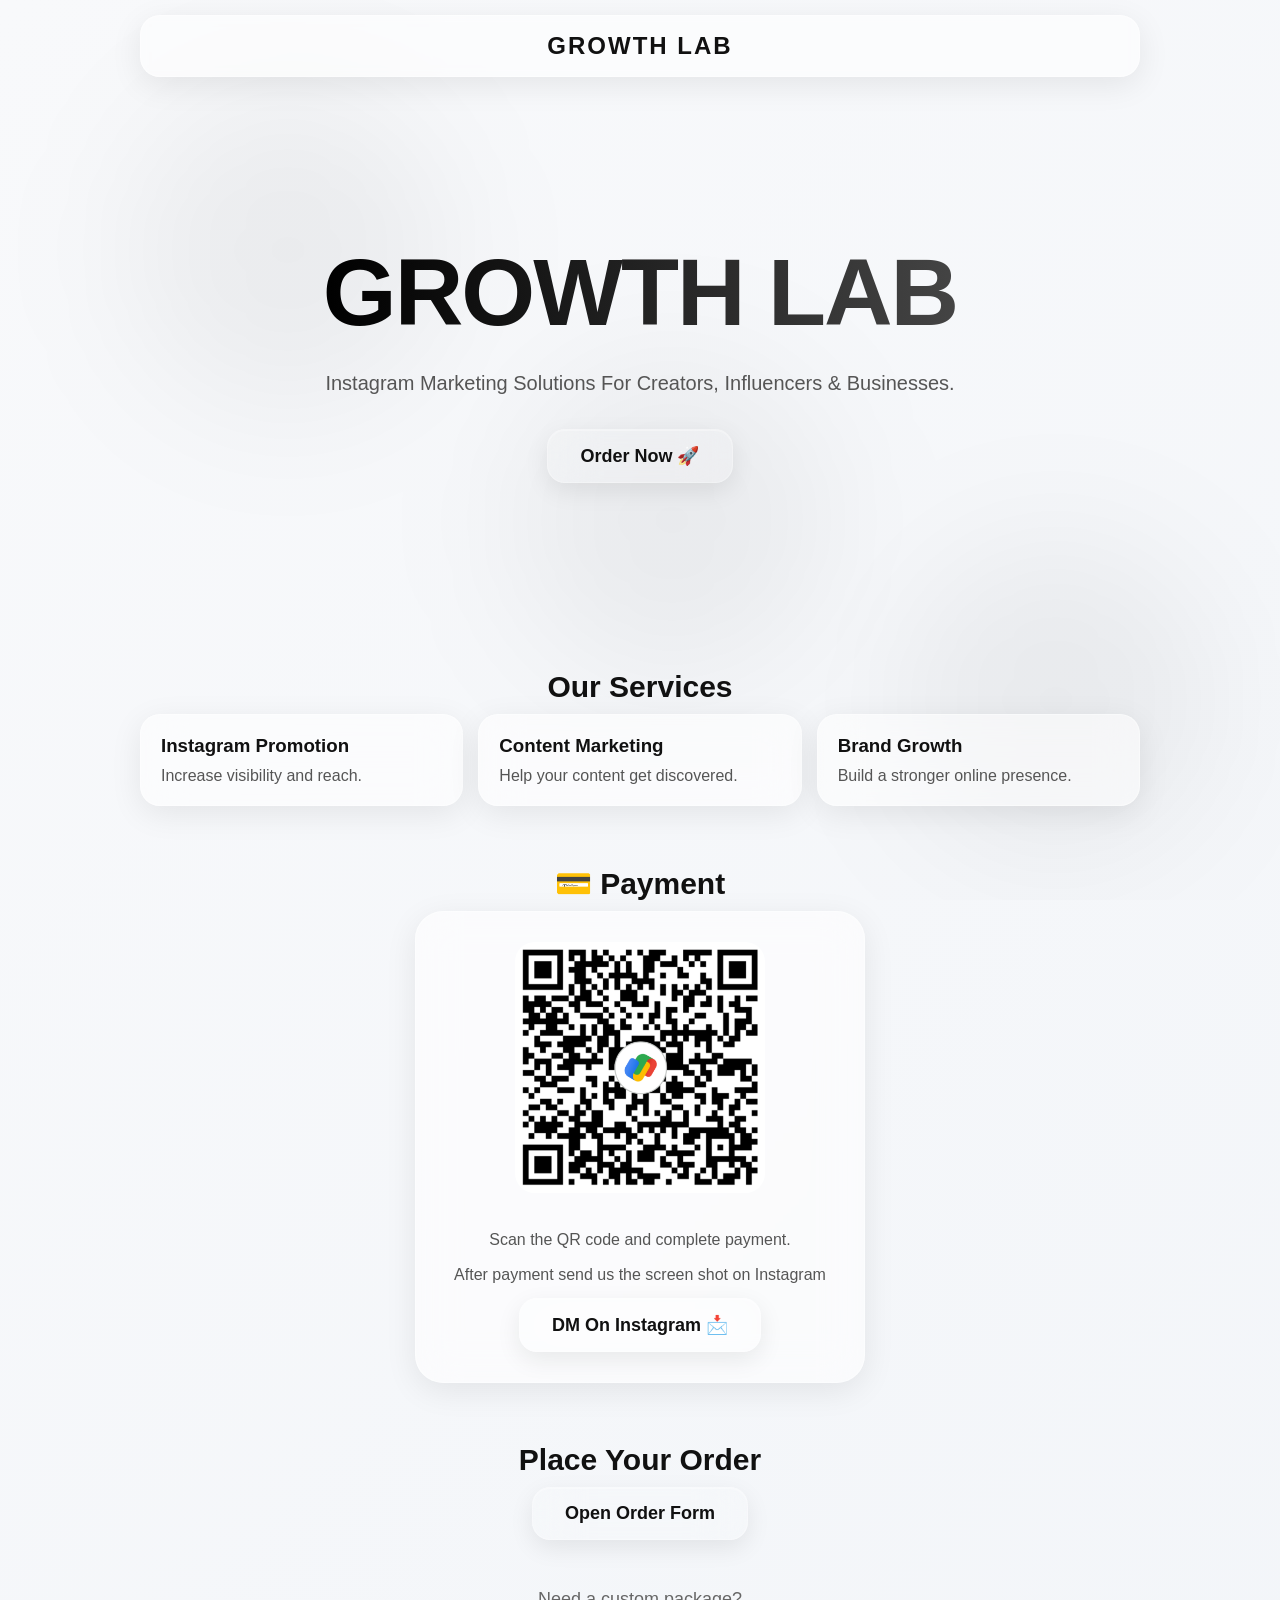
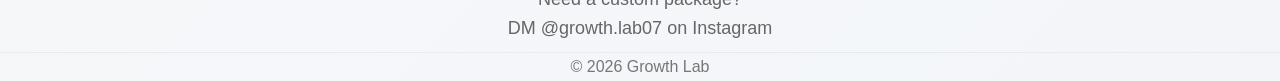
==== index.html @ 7122333e "Add files via upload" ====
<!DOCTYPE html>
<html lang="en">
<head>
<meta charset="UTF-8">
<meta name="viewport" content="width=device-width, initial-scale=1.0">
<title>Growth Lab</title>
<link rel="stylesheet" href="style.css">
</head>

<body>

<!-- floating background -->
<div class="blobs">
  <span></span>
  <span></span>
  <span></span>
</div>

<nav>
    <div class="logo">GROWTH LAB</div>
</nav>

<section class="hero reveal">
    <h1>GROWTH LAB</h1>

    <p>
        Instagram Marketing Solutions For Creators,
        Influencers & Businesses.
    </p>

    <a href="https://forms.gle/oPAAeAhKmEnXwZ6n7" target="_blank">
        <button>Order Now 🚀</button>
    </a>
</section>

<section id="services" class="reveal">

    <h2>Our Services</h2>

    <div class="cards">

        <div class="card">
            <h3>Instagram Promotion</h3>
            <p>Increase visibility and reach.</p>
        </div>

        <div class="card">
            <h3>Content Marketing</h3>
            <p>Help your content get discovered.</p>
        </div>

        <div class="card">
            <h3>Brand Growth</h3>
            <p>Build a stronger online presence.</p>
        </div>

    </div>

</section>

<section id="payment" class="reveal">

    <h2>💳 Payment</h2>

    <div class="payment-card">

        <img src="qr.png" alt="Payment QR" class="qr">

        <p class="pay-text">Scan the QR code and complete payment.</p>
         <p class="pay-text">After payment send us the screen shot on Instagram</p>
        <a href="https://instagram.com/growth.lab07" target="_blank">
            <button>DM On Instagram 📩</button>
        </a>
      
    </div>

</section>

<section id="contact" class="reveal">

    <h2>Place Your Order</h2>

    <a href="https://forms.gle/oPAAeAhKmEnXwZ6n7" target="_blank">
        <button>Open Order Form</button>
    </a>

</section>
  <p class="trust-text">
Need a custom package?<br>
DM @growth.lab07 on Instagram
  </p>
<footer>
    © 2026 Growth Lab
</footer>

<script src="script.js"></script>
  
</body>
</html>
---- style.css ----
*{
    -webkit-tap-highlight-color: transparent;
}
*{
margin:0;
padding:0;
box-sizing:border-box;
font-family:-apple-system,BlinkMacSystemFont,"Segoe UI",Roboto,Arial,sans-serif;
}

body{
background:linear-gradient(
135deg,
#f8f9fb,
#eef2f7,
#ffffff
);
background-size:400% 400%;
animation:bgFlow 15s ease infinite;
color:#111;
overflow-x:hidden;
}
/* Remove blue underlines from buttons inside links */

a{
    text-decoration:none;
    color:inherit;
}

#contact a,
#payment a{
    text-decoration:none;
    color:inherit;
}

@keyframes bgFlow{
0%{background-position:0% 50%;}
50%{background-position:100% 50%;}
100%{background-position:0% 50%;}
}

/* Floating Background */

.blobs{
position:fixed;
width:100%;
height:100%;
z-index:-1;
overflow:hidden;
}

.blobs span{
position:absolute;
width:320px;
height:320px;
border-radius:50%;
background:rgba(0,0,0,0.05);
filter:blur(70px);
animation:floatBlob 20s infinite ease-in-out;
}

.blobs span:nth-child(1){
top:10%;
left:10%;
}

.blobs span:nth-child(2){
top:60%;
left:70%;
animation-duration:25s;
}

.blobs span:nth-child(3){
top:40%;
left:40%;
animation-duration:22s;
}

@keyframes floatBlob{
0%{
transform:translate(0,0) scale(1);
}
50%{
transform:translate(80px,-60px) scale(1.2);
}
100%{
transform:translate(0,0) scale(1);
}
}

/* Navbar */

nav{
position:fixed;
top:15px;
left:50%;
transform:translateX(-50%);
width:90%;
max-width:1000px;
padding:16px 20px;
border-radius:20px;
background:rgba(255,255,255,0.55);
backdrop-filter:blur(5px);
-webkit-backdrop-filter:blur(5px);
border:1px solid rgba(255,255,255,0.4);
box-shadow:0 8px 32px rgba(0,0,0,0.08);
z-index:1000;
text-align:center;
}

.logo{
font-size:24px;
font-weight:700;
letter-spacing:2px;
}

/* Hero */

.hero{
height:80vh;
display:flex;
flex-direction:column;
justify-content:center;
align-items:center;
text-align:center;
padding:50px;
}

.hero h1{
font-size:clamp(60px,10vw,95px);
font-weight:800;
letter-spacing:-2px;
background:linear-gradient(
90deg,
#000,
#444,
#888,
#000
);
background-size:300% 300%;
animation:bgFlow 8s linear infinite;
-webkit-background-clip:text;
-webkit-text-fill-color:transparent;
margin-bottom:20px;
}

.hero p{
font-size:20px;
max-width:650px;
color:#555;
margin-bottom:30px;
line-height:1.6;
}

/* Buttons */

button{
padding:15px 32px;
border-radius:18px;
background:rgba(255,255,255,0.15);
backdrop-filter:blur(24px);
-webkit-backdrop-filter:blur(24px);
border:1px solid rgba(255,255,255,0.25);
color:#111;
font-size:18px;
font-weight:600;
cursor:pointer;
box-shadow:
0 8px 25px rgba(0,0,0,0.08),
inset 0 1px 0 rgba(255,255,255,0.3);
transition:all .3s ease;
}

button:hover{
transform:translateY(-4px) scale(1.03);
background:rgba(255,255,255,0.25);
box-shadow:
0 12px 35px rgba(0,0,0,0.12),
inset 0 1px 0 rgba(255,255,255,0.45);
}

/* Sections */

section{
padding:30px 20px;
opacity:0;
transform:translateY(30px);
transition:1s ease;
}

section.show{
opacity:1;
transform:translateY(0);
}

h2{
text-align:center;
font-size:30px;
margin-bottom:10px;
}

/* Cards */

.cards{
display:grid;
grid-template-columns:repeat(auto-fit,minmax(250px,1fr));
gap:15px;
max-width:1000px;
margin:auto;
}

.card{
background:rgba(255,255,255,0.55);
backdrop-filter:blur(20px);
-webkit-backdrop-filter:blur(20px);
border:1px solid rgba(255,255,255,0.4);
padding:20px;
border-radius:20px;
box-shadow:0 8px 32px rgba(0,0,0,0.08);
transition:0.4s ease;
}

.card:hover{
transform:translateY(-10px) scale(1.03);
}

.card h3{
margin-bottom:10px;
}

.card p{
color:#555;
}

/* Payment */

.payment-card{
max-width:450px;
margin:auto;
background:rgba(255,255,255,0.55);
backdrop-filter:blur(20px);
-webkit-backdrop-filter:blur(20px);
border:1px solid rgba(255,255,255,0.4);
padding:30px;
border-radius:28px;
box-shadow:0 8px 32px rgba(0,0,0,0.08);
text-align:center;
}

.qr{
width:250px;
max-width:100%;
border-radius:20px;
margin-bottom:20px;
}

.pay-text{
color:#555;
margin:10px 0;
line-height:1.6;
}

/* Contact */

#contact{
text-align:center;
}

#contact a{
display:flex;
justify-content:center;
}

/* Footer */

footer{
padding:5px;
text-align:center;
color:#777;
border-top:1px solid rgba(0,0,0,0.05);
}
#contact{
    text-align:center;
    margin-bottom:15px;
}
.hero{
    min-height:70vh;
}

#services{
    margin-top:-80px;
}
.trust-text{
    text-align:center;
    color:#666;
    font-size:20px;
    margin:50px 20px;
}
.trust-text{
    margin-top:-20px;
}
.trust-text{
    text-align:center;
    color:#666;
    font-size:18px;
    line-height:1.6;
    margin:0 20px 10px;
}
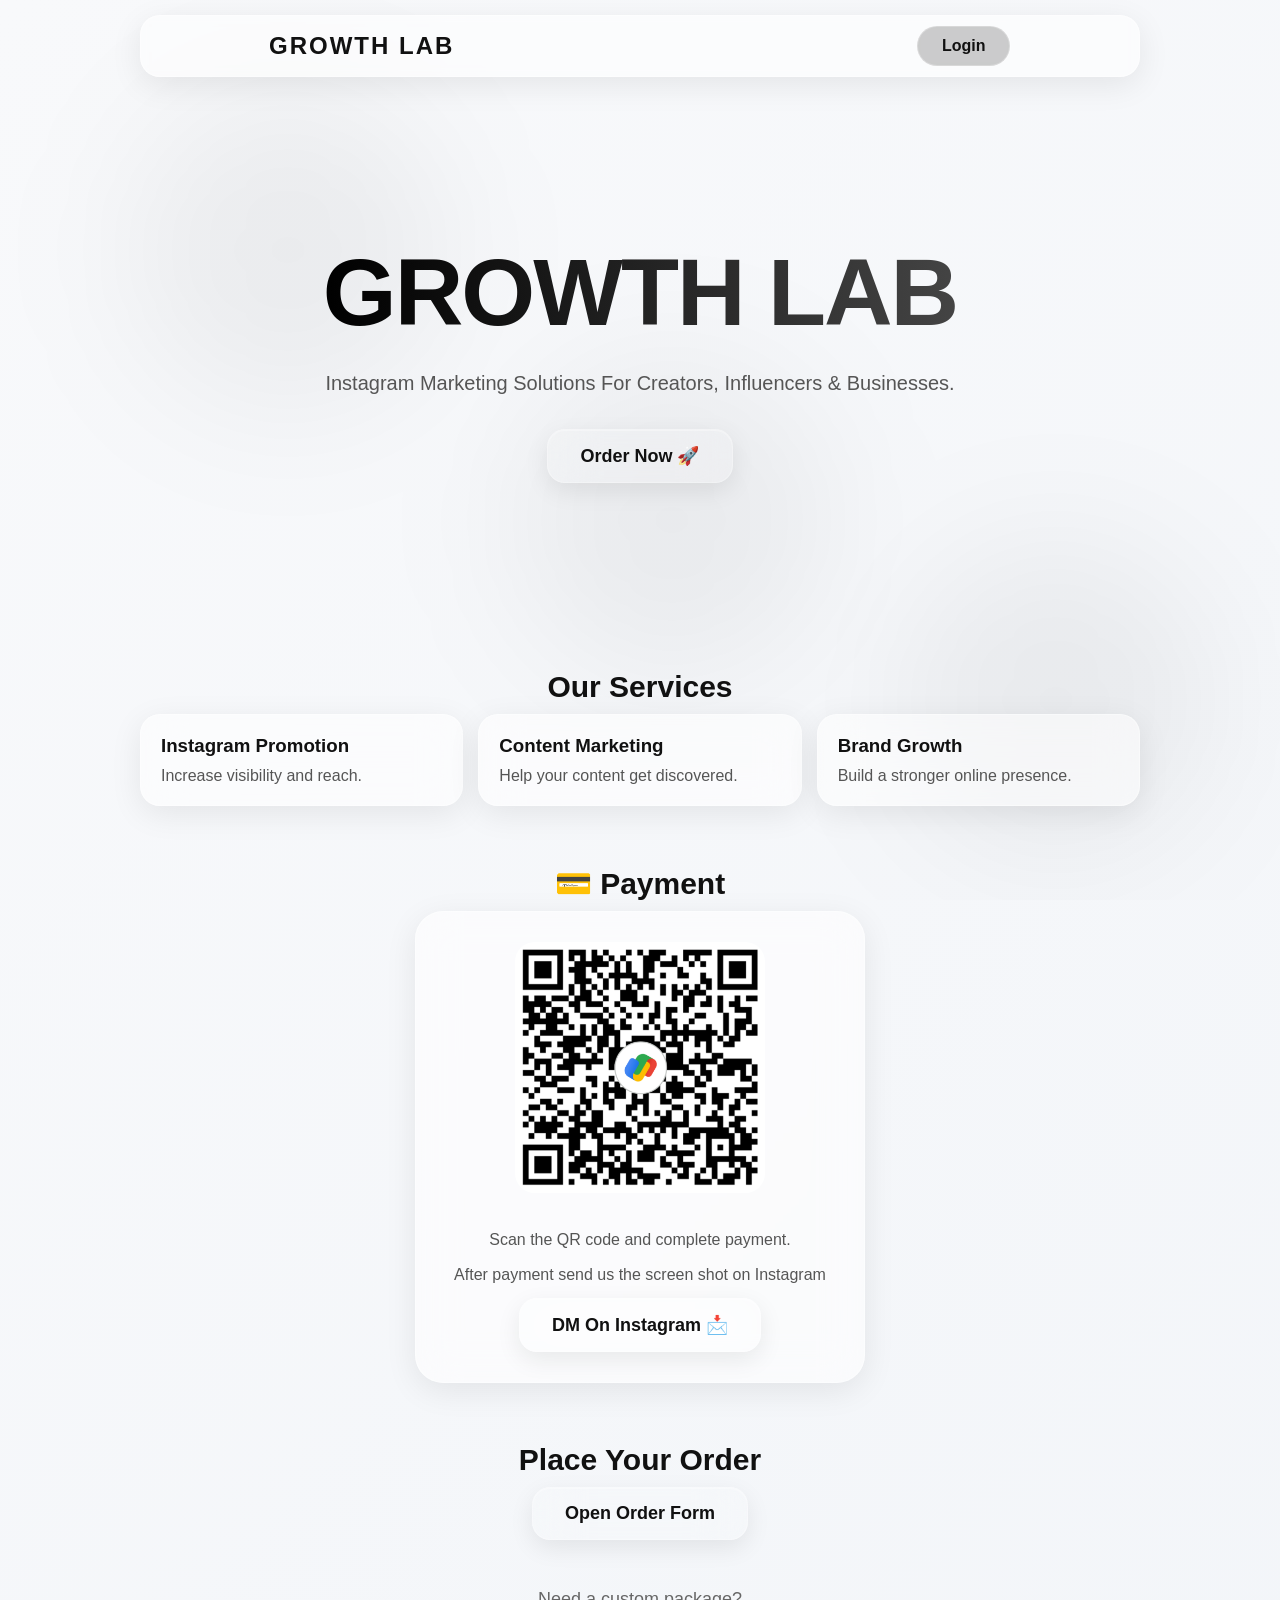
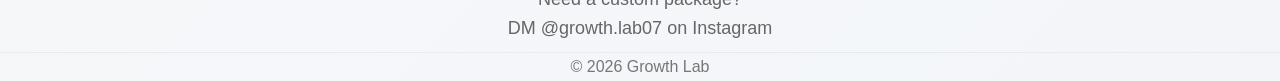
==== commit 2c81bed0: "Upload latest Growth Lab" ====
--- a/index.html
+++ b/index.html
@@ -18,6 +18,10 @@
 
 <nav>
     <div class="logo">GROWTH LAB</div>
+
+    <a href="login.html" class="login-btn">
+        Login
+    </a>
 </nav>
 
 <section class="hero reveal">
--- a/style.css
+++ b/style.css
@@ -103,6 +103,7 @@
 backdrop-filter:blur(5px);
 -webkit-backdrop-filter:blur(5px);
 border:1px solid rgba(255,255,255,0.4);
+box-shadow:0 8px 32px rgba(0,0,0,0.08);
 box-shadow:0 8px 32px rgba(0,0,0,0.08);
 z-index:1000;
 text-align:center;
@@ -305,4 +306,30 @@
     font-size:18px;
     line-height:1.6;
     margin:0 20px 10px;
+}
+
+nav{
+    display:flex;
+    justify-content:space-between;
+    align-items:center;
+    padding:10px 10%;
+}
+
+.login-btn{
+    text-decoration:none;
+    color:#111;
+    padding:10px 24px;
+    border-radius:50px;
+    border:1px solid rgba(255,255,255,.25);
+    background: rgba(0,0,0,0.2);
+    backdrop-filter:blur(5px);
+    -webkit-backdrop-filter:blur(12px);
+    transition:.3s;
+    font-weight:600;
+}
+
+.login-btn:hover{
+    background: rgba(0,0,0,0.2);
+    transform:translateY(-2px);
+    box-shadow:0 10px 25px rgba(0,0,0,.25);
 }
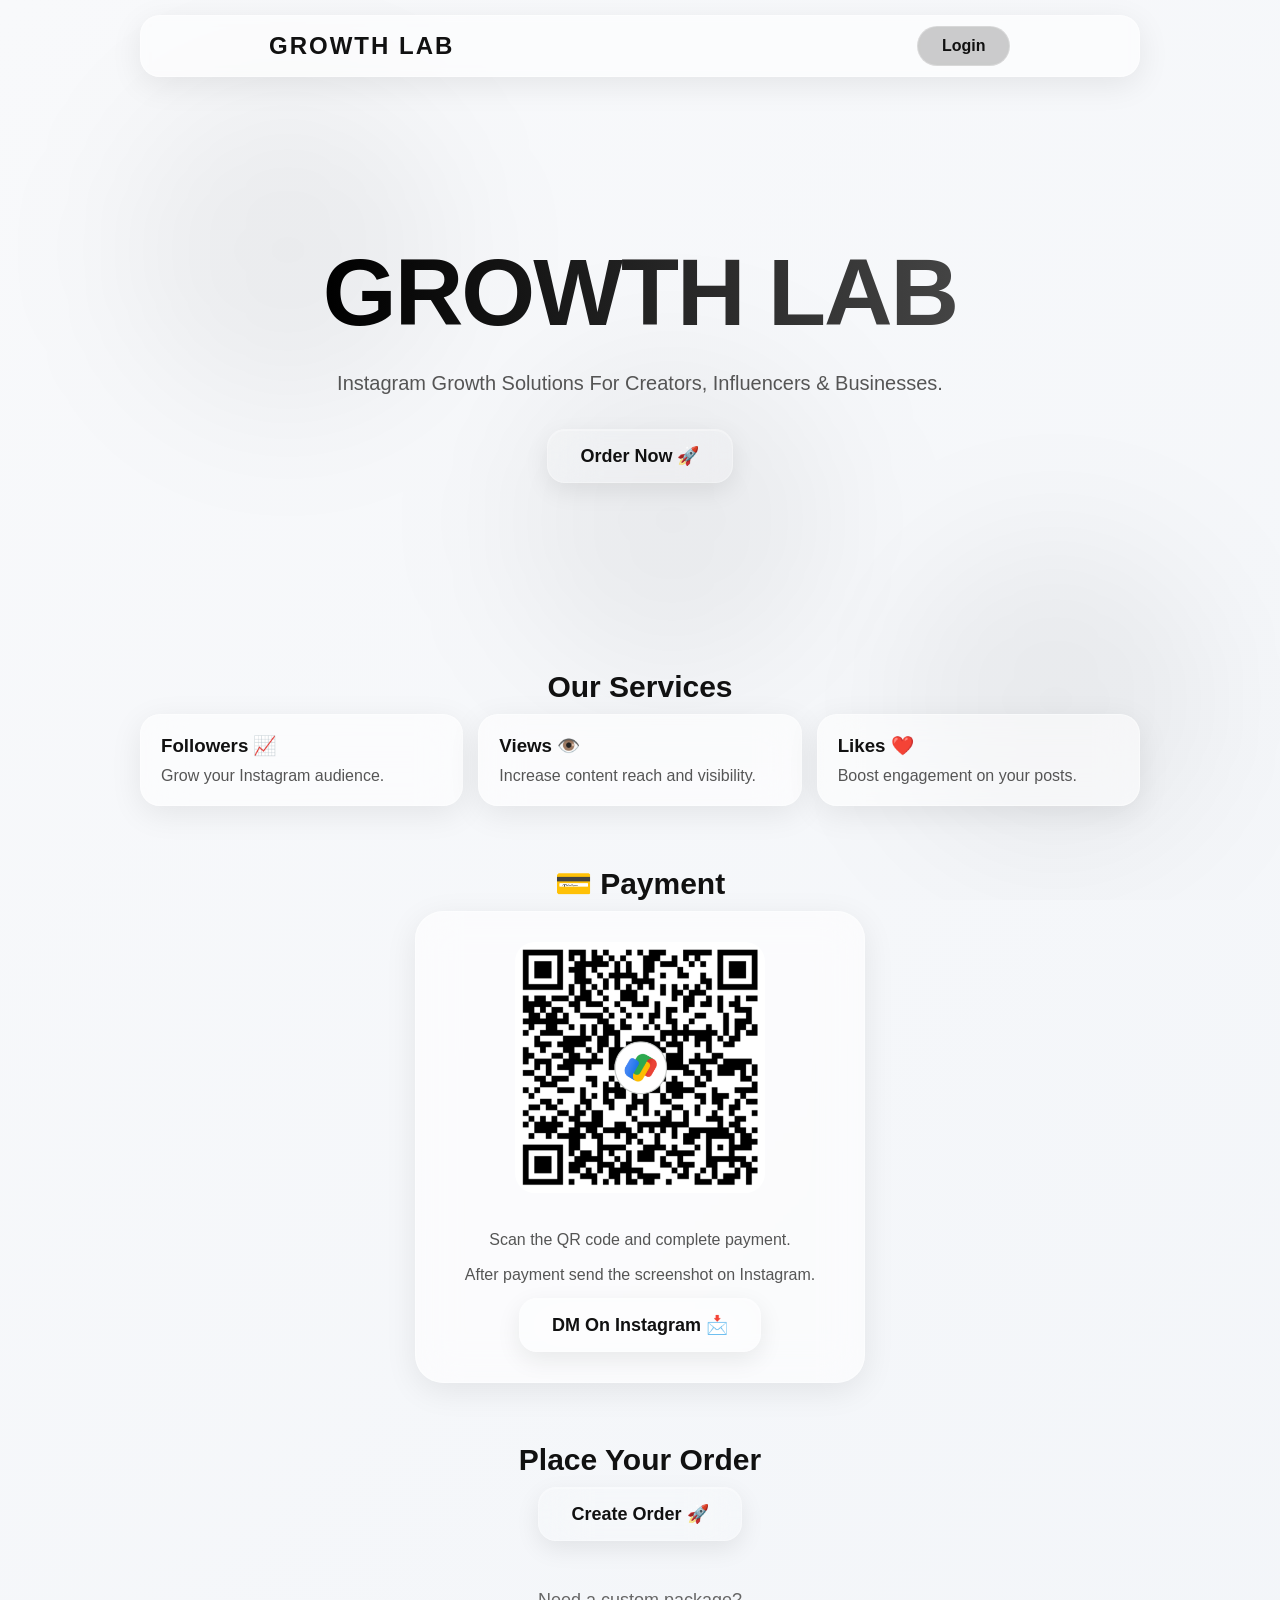
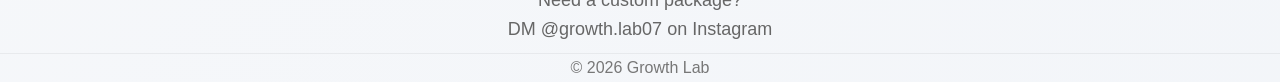
==== commit 4f339a2e: "Update growth-lab from Acode" ====
--- a/index.html
+++ b/index.html
@@ -1,103 +1,399 @@
 <!DOCTYPE html>
 <html lang="en">
+
 <head>
+
 <meta charset="UTF-8">
 <meta name="viewport" content="width=device-width, initial-scale=1.0">
+
 <title>Growth Lab</title>
+
 <link rel="stylesheet" href="style.css">
+
 </head>
 
+
 <body>
 
-<!-- floating background -->
+
 <div class="blobs">
-  <span></span>
-  <span></span>
-  <span></span>
-</div>
+
+<span></span>
+<span></span>
+<span></span>
+
+</div>
+
+
+
 
 <nav>
-    <div class="logo">GROWTH LAB</div>
-
-    <a href="login.html" class="login-btn">
-        Login
-    </a>
+
+
+<div class="logo">
+GROWTH LAB
+</div>
+
+
+
+<a href="login.html" class="login-btn" id="loginBtn">
+Login
+</a>
+
+
+
+<a href="dashboard.html" id="profileBtn" style="display:none;">
+
+<img 
+id="profilePic"
+src="https://via.placeholder.com/45"
+alt="Profile"
+style="
+width:45px;
+height:45px;
+border-radius:50%;
+object-fit:cover;
+border:2px solid rgba(255,255,255,.2);
+">
+
+</a>
+
+
 </nav>
 
+
+
+
+
 <section class="hero reveal">
-    <h1>GROWTH LAB</h1>
-
-    <p>
-        Instagram Marketing Solutions For Creators,
-        Influencers & Businesses.
-    </p>
-
-    <a href="https://forms.gle/oPAAeAhKmEnXwZ6n7" target="_blank">
-        <button>Order Now 🚀</button>
-    </a>
+
+
+<h1>
+GROWTH LAB
+</h1>
+
+
+
+<p>
+
+Instagram Growth Solutions For Creators,
+Influencers & Businesses.
+
+</p>
+
+
+
+<a href="place-order.html">
+
+<button>
+Order Now 🚀
+</button>
+
+</a>
+
+
 </section>
 
+
+
+
+
+
 <section id="services" class="reveal">
 
-    <h2>Our Services</h2>
-
-    <div class="cards">
-
-        <div class="card">
-            <h3>Instagram Promotion</h3>
-            <p>Increase visibility and reach.</p>
-        </div>
-
-        <div class="card">
-            <h3>Content Marketing</h3>
-            <p>Help your content get discovered.</p>
-        </div>
-
-        <div class="card">
-            <h3>Brand Growth</h3>
-            <p>Build a stronger online presence.</p>
-        </div>
-
-    </div>
+
+<h2>
+Our Services
+</h2>
+
+
+
+<div class="cards">
+
+
+
+<div class="card">
+
+<h3>
+Followers 📈
+</h3>
+
+<p>
+Grow your Instagram audience.
+</p>
+
+</div>
+
+
+
+
+<div class="card">
+
+<h3>
+Views 👁️
+</h3>
+
+<p>
+Increase content reach and visibility.
+</p>
+
+</div>
+
+
+
+
+
+<div class="card">
+
+<h3>
+Likes ❤️
+</h3>
+
+<p>
+Boost engagement on your posts.
+</p>
+
+</div>
+
+
+
+</div>
+
 
 </section>
 
+
+
+
+
+
+
 <section id="payment" class="reveal">
 
-    <h2>💳 Payment</h2>
-
-    <div class="payment-card">
-
-        <img src="qr.png" alt="Payment QR" class="qr">
-
-        <p class="pay-text">Scan the QR code and complete payment.</p>
-         <p class="pay-text">After payment send us the screen shot on Instagram</p>
-        <a href="https://instagram.com/growth.lab07" target="_blank">
-            <button>DM On Instagram 📩</button>
-        </a>
-      
-    </div>
+
+<h2>
+💳 Payment
+</h2>
+
+
+
+<div class="payment-card">
+
+
+
+<img 
+src="qr.png"
+alt="Payment QR"
+class="qr"
+>
+
+
+
+
+<p class="pay-text">
+
+Scan the QR code and complete payment.
+
+</p>
+
+
+<p class="pay-text">
+
+After payment send the screenshot on Instagram.
+
+</p>
+
+
+
+
+<a href="https://instagram.com/growth.lab07" target="_blank">
+
+<button>
+DM On Instagram 📩
+</button>
+
+</a>
+
+
+
+</div>
+
 
 </section>
 
+
+
+
+
+
+
+
 <section id="contact" class="reveal">
 
-    <h2>Place Your Order</h2>
-
-    <a href="https://forms.gle/oPAAeAhKmEnXwZ6n7" target="_blank">
-        <button>Open Order Form</button>
-    </a>
+
+<h2>
+Place Your Order
+</h2>
+
+
+
+<a href="place-order.html">
+
+<button>
+Create Order 🚀
+</button>
+
+</a>
+
+
 
 </section>
-  <p class="trust-text">
-Need a custom package?<br>
+
+
+
+
+
+<p class="trust-text">
+
+Need a custom package?
+
+<br>
+
 DM @growth.lab07 on Instagram
-  </p>
+
+</p>
+
+
+
+
+
+
 <footer>
-    © 2026 Growth Lab
+
+© 2026 Growth Lab
+
 </footer>
 
+
+
+
+
+
+
+<script type="module">
+
+
+import { initializeApp }
+from "https://www.gstatic.com/firebasejs/11.0.2/firebase-app.js";
+
+
+import {
+
+getAuth,
+
+onAuthStateChanged
+
+}
+
+from "https://www.gstatic.com/firebasejs/11.0.2/firebase-auth.js";
+
+
+
+
+
+const firebaseConfig = {
+
+
+apiKey:"AIzaSyCG1VbOlKKc_bcBgnYqXptjjPFQj5HRRqQ",
+
+authDomain:"growth-lab-001.firebaseapp.com",
+
+projectId:"growth-lab-001",
+
+storageBucket:"growth-lab-001.firebasestorage.app",
+
+messagingSenderId:"1056072903285",
+
+appId:"1:1056072903285:web:0d8803782792362b56a63c",
+
+measurementId:"G-91ZPNR8HL4"
+
+};
+
+
+
+
+
+const app = initializeApp(firebaseConfig);
+
+
+const auth = getAuth(app);
+
+
+
+
+const loginBtn =
+document.getElementById("loginBtn");
+
+
+const profileBtn =
+document.getElementById("profileBtn");
+
+
+const profilePic =
+document.getElementById("profilePic");
+
+
+
+
+
+onAuthStateChanged(auth,(user)=>{
+
+
+if(user){
+
+
+loginBtn.style.display="none";
+
+
+profileBtn.style.display="block";
+
+
+
+if(user.photoURL){
+
+profilePic.src=user.photoURL;
+
+}
+
+
+
+}
+
+else{
+
+
+loginBtn.style.display="block";
+
+
+profileBtn.style.display="none";
+
+
+}
+
+
+});
+
+
+
+</script>
+
+
+
+
 <script src="script.js"></script>
-  
+
+
 </body>
+
 </html>
